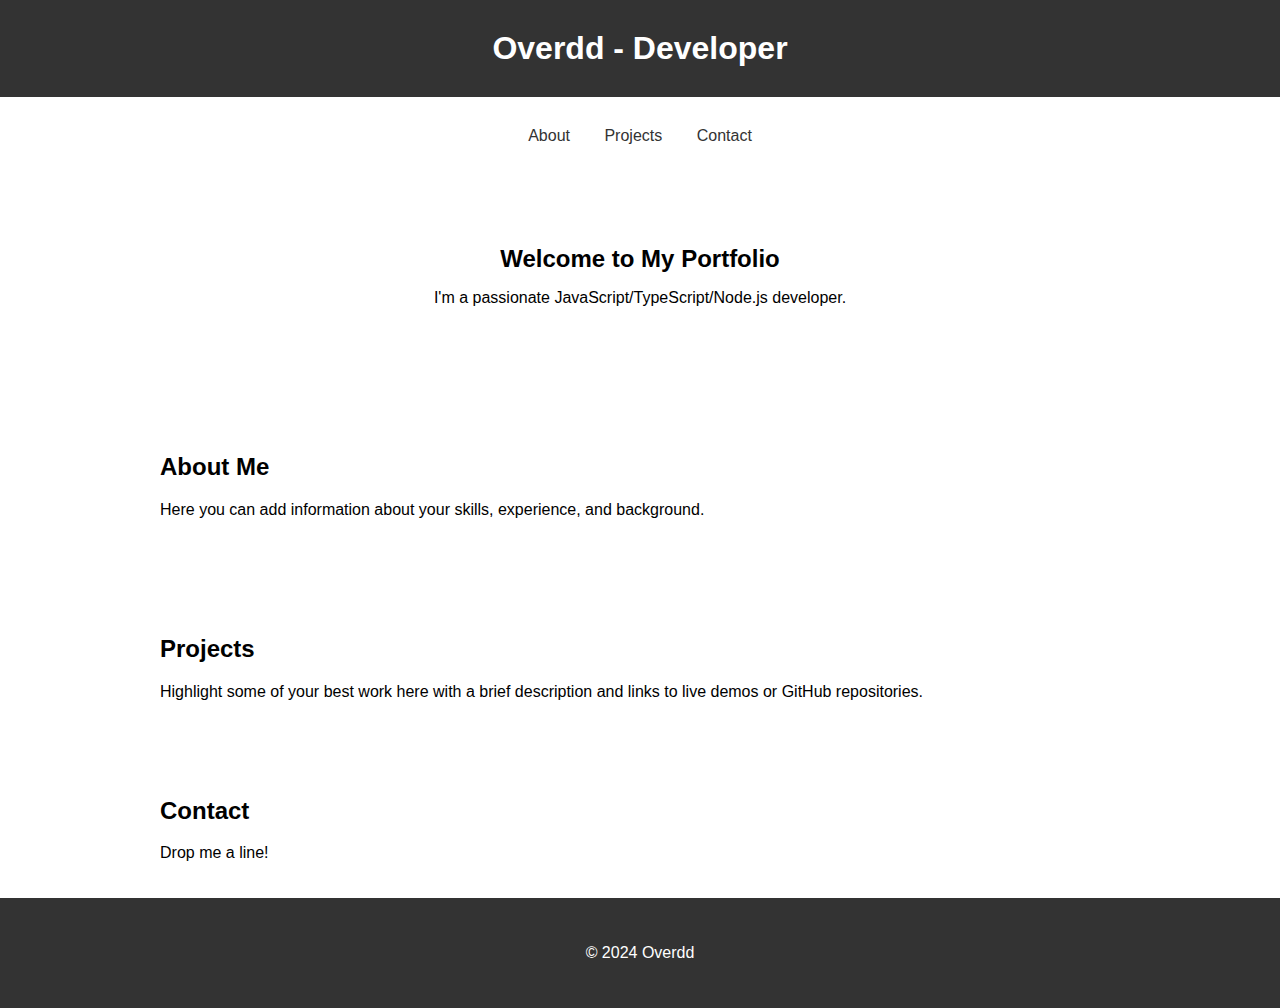
==== index.html @ 34e4363a "commit" ====
<!DOCTYPE html>
<html lang="en">
<head>
<meta charset="UTF-8">
<meta name="viewport" content="width=device-width, initial-scale=1.0">
<title>Overdd - developer's portfolio</title>
<style>
  body { font-family: 'Arial', sans-serif; margin: 0; padding: 0; }
  .container { max-width: 960px; margin: auto; padding: 20px; }
  header { background: #333; color: #fff; padding: 10px 0; text-align: center; }
  h1 { margin: 0; }
  nav { text-align: center; padding: 10px 0; }
  nav a { color: #333; text-decoration: none; padding: 0 15px; }
  .hero { padding: 50px 0; text-align: center; }
  .hero h2 { margin: 0; }
  .about, .projects { padding: 20px 0; }
  footer { background: #333; color: #fff; text-align: center; padding: 10px 0; }
</style>
</head>
<body>
  <header>
    <div class="container">
      <h1>Overdd - Developer</h1>
    </div>
  </header>
  <nav>
    <div class="container">
      <a href="#about">About</a>
      <a href="#projects">Projects</a>
      <a href="#contact">Contact</a>
    </div>
  </nav>
  <section class="hero">
    <div class="container">
      <h2>Welcome to My Portfolio</h2>
      <p>I'm a passionate JavaScript/TypeScript/Node.js developer.</p>
    </div>
  </section>
  <section id="about" class="about">
    <div class="container">
      <h2>About Me</h2>
      <p>Here you can add information about your skills, experience, and background.</p>
    </div>
  </section>
  <section id="projects" class="projects">
    <div class="container">
      <h2>Projects</h2>
      <p>Highlight some of your best work here with a brief description and links to live demos or GitHub repositories.</p>
    </div>
  </section>
  <section id="contact" class="contact">
    <div class="container">
      <h2>Contact</h2>
      <p>Drop me a line!</p>
    </div>
  </section>
  <footer>
    <div class="container">
      <p>© 2024 Overdd</p>
    </div>
  </footer>
</body>
</html>
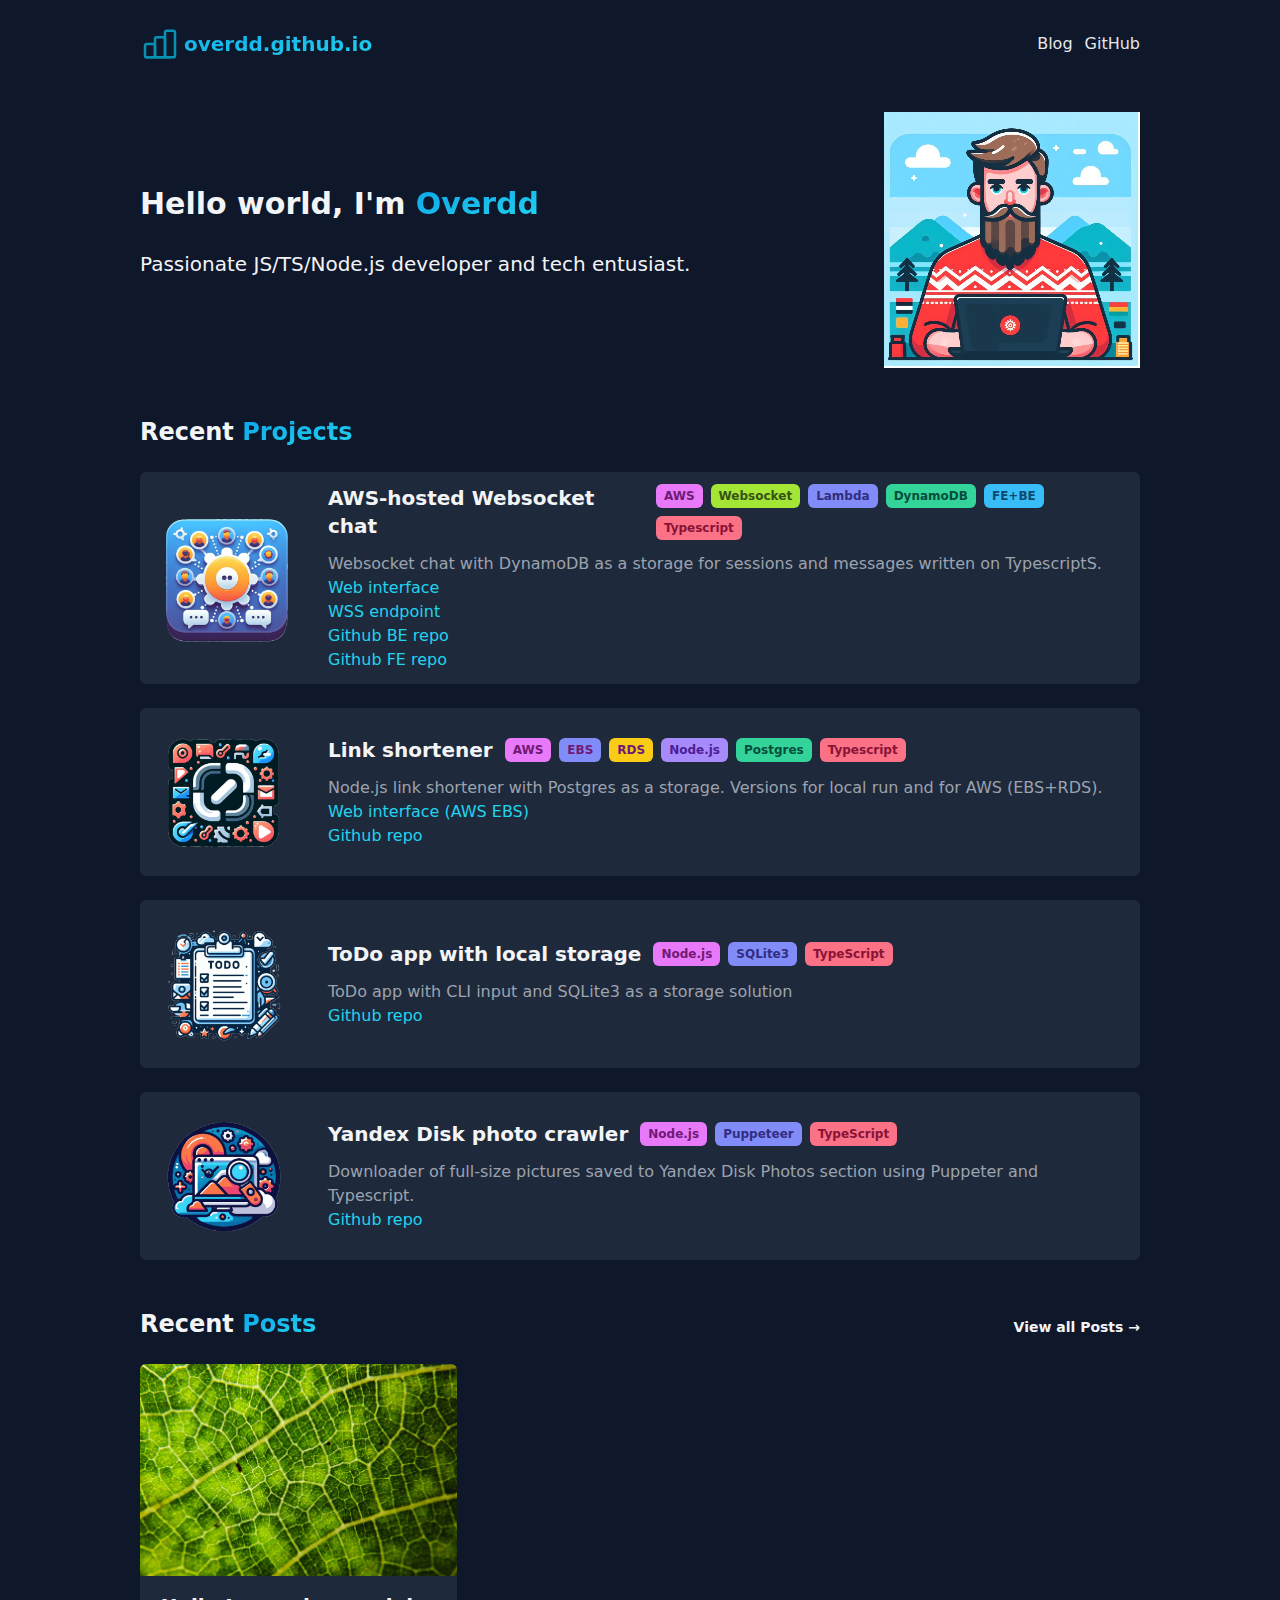
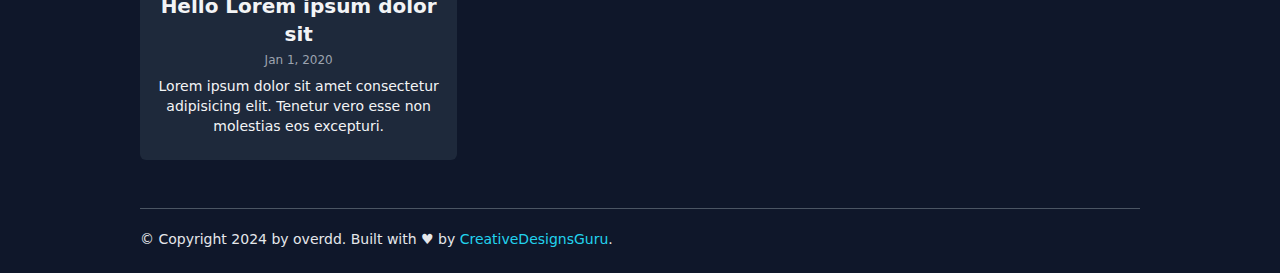
==== commit a87011b3: "2 commit" ====
--- a/index.html
+++ b/index.html
@@ -1,63 +1,393 @@
 <!DOCTYPE html>
 <html lang="en">
-<head>
-<meta charset="UTF-8">
-<meta name="viewport" content="width=device-width, initial-scale=1.0">
-<title>Overdd - developer's portfolio</title>
-<style>
-  body { font-family: 'Arial', sans-serif; margin: 0; padding: 0; }
-  .container { max-width: 960px; margin: auto; padding: 20px; }
-  header { background: #333; color: #fff; padding: 10px 0; text-align: center; }
-  h1 { margin: 0; }
-  nav { text-align: center; padding: 10px 0; }
-  nav a { color: #333; text-decoration: none; padding: 0 15px; }
-  .hero { padding: 50px 0; text-align: center; }
-  .hero h2 { margin: 0; }
-  .about, .projects { padding: 20px 0; }
-  footer { background: #333; color: #fff; text-align: center; padding: 10px 0; }
-</style>
-</head>
-<body>
-  <header>
-    <div class="container">
-      <h1>Overdd - Developer</h1>
-    </div>
-  </header>
-  <nav>
-    <div class="container">
-      <a href="#about">About</a>
-      <a href="#projects">Projects</a>
-      <a href="#contact">Contact</a>
-    </div>
-  </nav>
-  <section class="hero">
-    <div class="container">
-      <h2>Welcome to My Portfolio</h2>
-      <p>I'm a passionate JavaScript/TypeScript/Node.js developer.</p>
-    </div>
-  </section>
-  <section id="about" class="about">
-    <div class="container">
-      <h2>About Me</h2>
-      <p>Here you can add information about your skills, experience, and background.</p>
-    </div>
-  </section>
-  <section id="projects" class="projects">
-    <div class="container">
-      <h2>Projects</h2>
-      <p>Highlight some of your best work here with a brief description and links to live demos or GitHub repositories.</p>
-    </div>
-  </section>
-  <section id="contact" class="contact">
-    <div class="container">
-      <h2>Contact</h2>
-      <p>Drop me a line!</p>
-    </div>
-  </section>
-  <footer>
-    <div class="container">
-      <p>© 2024 Overdd</p>
-    </div>
-  </footer>
-</body>
+  <head>
+    <meta charset="UTF-8" />
+    <meta name="viewport" content="width=device-width, initial-scale=1.0" />
+    <title>overdd.github.io</title>
+    <meta name="description" content="Single page portfolio" />
+    <meta name="author" content="Emma" />
+    <link rel="alternate" type="application/rss+xml" href="/rss.xml" />
+    <link rel="icon" type="image/x-icon" href="/favicon.ico" />
+    <link rel="stylesheet" href="/astro/index.ghrZxNON.css" />
+  </head>
+  <body class="bg-slate-900 text-gray-100">
+    <div class="mx-auto max-w-screen-lg px-3 py-6">
+      <div
+        class="flex flex-col gap-y-3 sm:flex-row sm:items-center sm:justify-between"
+      >
+        <a href="/"
+          ><div
+            class="flex items-center bg-gradient-to-br from-sky-500 to-cyan-400 bg-clip-text text-xl font-bold text-transparent"
+          >
+            <svg
+              class="mr-1 h-10 w-10 stroke-cyan-600"
+              xmlns="http://www.w3.org/2000/svg"
+              viewBox="0 0 24 24"
+              fill="none"
+              stroke-width="1.5"
+              stroke-linecap="round"
+              stroke-linejoin="round"
+            >
+              <path d="M0 0h24v24H0z" stroke="none"></path>
+              <rect x="3" y="12" width="6" height="8" rx="1"></rect>
+              <rect x="9" y="8" width="6" height="12" rx="1"></rect>
+              <rect x="15" y="4" width="6" height="16" rx="1"></rect>
+              <path d="M4 20h14"></path></svg
+            >overdd.github.io
+          </div></a
+        >
+        <nav>
+          <ul class="flex gap-x-3 font-medium text-gray-200">
+            <li class="hover:text-white">
+              <a href="/posts/" target="_self">Blog</a>
+            </li>
+            <li class="hover:text-white">
+              <a
+                href="https://github.com/overdd?tab=repositories"
+                target="_self"
+                >GitHub</a
+              >
+            </li>
+          </ul>
+        </nav>
+      </div>
+    </div>
+    <div class="mx-auto max-w-screen-lg px-3 py-6">
+      <div
+        class="flex flex-col items-center md:flex-row md:justify-between md:gap-x-24"
+      >
+        <div>
+          <h1 class="text-3xl font-bold">
+            Hello world, I&#x27;m
+            <span
+              class="bg-gradient-to-br from-sky-500 to-cyan-400 bg-clip-text text-transparent"
+              >Overdd</span
+            >
+          </h1>
+          <p class="mt-6 text-xl leading-9">
+            Passionate JS/TS/Node.js developer and tech entusiast.
+          </p>
+          <div class="mt-3 flex gap-1"></div>
+        </div>
+        <div class="shrink-0">
+          <img
+            src="/assets/images/avatar.png"
+            alt="Avatar image"
+            loading="lazy"
+          />
+        </div>
+      </div>
+    </div>
+    <div class="mx-auto max-w-screen-lg px-3 py-6">
+      <div class="mb-6 text-2xl font-bold">
+        Recent
+        <span
+          class="bg-gradient-to-br from-sky-500 to-cyan-400 bg-clip-text text-transparent"
+          >Projects</span
+        >
+      </div>
+      <div class="flex flex-col gap-6">
+        <div
+          class="flex flex-col items-center gap-x-8 rounded-md bg-slate-800 p-3 md:flex-row"
+        >
+          <div class="shrink-0">
+            <a
+              ><img
+                class="h-36 w-36 hover:translate-y-1"
+                src="/assets/images/websocket-chat.png"
+                alt="Websocket chat"
+                loading="lazy"
+            /></a>
+          </div>
+          <div>
+            <div class="flex flex-col items-center gap-y-2 md:flex-row">
+              <a class="hover:text-cyan-400"
+                ><div class="text-xl font-semibold">
+                  AWS-hosted Websocket chat
+                </div></a
+              >
+              <div class="ml-3 flex flex-wrap gap-2">
+                <div
+                  class="rounded-md px-2 py-1 text-xs font-semibold bg-fuchsia-400 text-fuchsia-900"
+                >
+                  AWS
+                </div>
+                <div
+                  class="rounded-md px-2 py-1 text-xs font-semibold bg-lime-400 text-lime-900"
+                >
+                  Websocket
+                </div>
+                <div
+                  class="rounded-md px-2 py-1 text-xs font-semibold bg-indigo-400 text-indigo-900"
+                >
+                  Lambda
+                </div>
+                <div
+                  class="rounded-md px-2 py-1 text-xs font-semibold bg-emerald-400 text-emerald-900"
+                >
+                  DynamoDB
+                </div>
+                <div
+                  class="rounded-md px-2 py-1 text-xs font-semibold bg-sky-400 text-sky-900"
+                >
+                  FE+BE
+                </div>
+                <div
+                  class="rounded-md px-2 py-1 text-xs font-semibold bg-rose-400 text-rose-900"
+                >
+                  Typescript
+                </div>
+              </div>
+            </div>
+            <p class="mt-3 text-gray-400">
+              Websocket chat with DynamoDB as a storage for sessions and
+              messages written on TypescriptS. <br />
+              <a
+                class="text-cyan-400 hover:underline"
+                target="_blank"
+                href="http://websocket-chat-aws-fe.s3-website-us-east-1.amazonaws.com/"
+                >Web interface</a
+              >
+              <br />
+              <a
+                class="text-cyan-400 hover:underline"
+                target="_blank"
+                href="wss://ie86io8gk6.execute-api.us-east-1.amazonaws.com/dev"
+                >WSS endpoint</a
+              >
+              <br />
+              <a
+                class="text-cyan-400 hover:underline"
+                target="_blank"
+                href="https://github.com/overdd/websocket-chat-aws-be"
+                >Github BE repo</a
+              ><br />
+              <a
+                class="text-cyan-400 hover:underline"
+                target="_blank"
+                href="https://github.com/overdd/websocket-chat-aws-fe"
+                >Github FE repo</a
+              >
+            </p>
+          </div>
+        </div>
+        <div
+          class="flex flex-col items-center gap-x-8 rounded-md bg-slate-800 p-3 md:flex-row"
+        >
+          <div class="shrink-0">
+            <a
+              ><img
+                class="h-36 w-36 hover:translate-y-1"
+                src="/assets/images/link-shortener.png"
+                alt="Link shortener"
+                loading="lazy"
+            /></a>
+          </div>
+          <div>
+            <div class="flex flex-col items-center gap-y-2 md:flex-row">
+              <a class="hover:text-cyan-400"
+                ><div class="text-xl font-semibold">Link shortener</div></a
+              >
+              <div class="ml-3 flex flex-wrap gap-2">
+                <div
+                  class="rounded-md px-2 py-1 text-xs font-semibold bg-fuchsia-400 text-fuchsia-900"
+                >
+                  AWS
+                </div>
+                <div
+                  class="rounded-md px-2 py-1 text-xs font-semibold bg-indigo-400 text-fuchsia-900"
+                >
+                  EBS
+                </div>
+                <div
+                  class="rounded-md px-2 py-1 text-xs font-semibold bg-yellow-400 text-fuchsia-900"
+                >
+                  RDS
+                </div>
+                <div
+                  class="rounded-md px-2 py-1 text-xs font-semibold bg-violet-400 text-violet-900"
+                >
+                  Node.js
+                </div>
+                <div
+                  class="rounded-md px-2 py-1 text-xs font-semibold bg-emerald-400 text-emerald-900"
+                >
+                  Postgres
+                </div>
+                <div
+                  class="rounded-md px-2 py-1 text-xs font-semibold bg-rose-400 text-rose-900"
+                >
+                  Typescript
+                </div>
+              </div>
+            </div>
+            <p class="mt-3 text-gray-400">
+              Node.js link shortener with Postgres as a storage. Versions for
+              local run and for AWS (EBS+RDS).<br />
+              <a
+                class="text-cyan-400 hover:underline"
+                target="_blank"
+                href="http://link-shortener-sjk38dduw7e-env.eba-bcfbjdpb.us-east-1.elasticbeanstalk.com/"
+                >Web interface (AWS EBS)</a
+              ><br />
+              <a
+                class="text-cyan-400 hover:underline"
+                target="_blank"
+                href="https://github.com/overdd/link-shortener-nodejs-postgres"
+                >Github repo</a
+              >
+            </p>
+          </div>
+        </div>
+        <div
+          class="flex flex-col items-center gap-x-8 rounded-md bg-slate-800 p-3 md:flex-row"
+        >
+          <div class="shrink-0">
+            <a
+              ><img
+                class="h-36 w-36 hover:translate-y-1"
+                src="/assets/images/todo-app.png"
+                alt="ToDo App"
+                loading="lazy"
+            /></a>
+          </div>
+          <div>
+            <div class="flex flex-col items-center gap-y-2 md:flex-row">
+              <a class="hover:text-cyan-400"
+                ><div class="text-xl font-semibold">
+                  ToDo app with local storage
+                </div></a
+              >
+              <div class="ml-3 flex flex-wrap gap-2">
+                <div
+                  class="rounded-md px-2 py-1 text-xs font-semibold bg-fuchsia-400 text-fuchsia-900"
+                >
+                  Node.js
+                </div>
+                <div
+                  class="rounded-md px-2 py-1 text-xs font-semibold bg-indigo-400 text-indigo-900"
+                >
+                  SQLite3
+                </div>
+                <div
+                  class="rounded-md px-2 py-1 text-xs font-semibold bg-rose-400 text-rose-900"
+                >
+                  TypeScript
+                </div>
+              </div>
+            </div>
+            <p class="mt-3 text-gray-400">
+              ToDo app with CLI input and SQLite3 as a storage solution<br /><a
+                class="text-cyan-400 hover:underline"
+                target="_blank"
+                href="https://github.com/overdd/todo-app-typescript-nodejs"
+                >Github repo</a
+              >
+            </p>
+          </div>
+        </div>
+        <div
+          class="flex flex-col items-center gap-x-8 rounded-md bg-slate-800 p-3 md:flex-row"
+        >
+          <div class="shrink-0">
+            <a
+              ><img
+                class="h-36 w-36 hover:translate-y-1"
+                src="/assets/images/photo-crawler.png"
+                alt="Yandex Disk"
+                loading="lazy"
+            /></a>
+          </div>
+          <div>
+            <div class="flex flex-col items-center gap-y-2 md:flex-row">
+              <a class="hover:text-cyan-400"
+                ><div class="text-xl font-semibold">
+                  Yandex Disk photo crawler
+                </div></a
+              >
+              <div class="ml-3 flex flex-wrap gap-2">
+                <div
+                  class="rounded-md px-2 py-1 text-xs font-semibold bg-fuchsia-400 text-fuchsia-900"
+                >
+                  Node.js
+                </div>
+                <div
+                  class="rounded-md px-2 py-1 text-xs font-semibold bg-indigo-400 text-indigo-900"
+                >
+                  Puppeteer
+                </div>
+                <div
+                  class="rounded-md px-2 py-1 text-xs font-semibold bg-rose-400 text-rose-900"
+                >
+                  TypeScript
+                </div>
+              </div>
+            </div>
+            <p class="mt-3 text-gray-400">
+              Downloader of full-size pictures saved to Yandex Disk Photos
+              section using Puppeter and Typescript.<br /><a
+                class="text-cyan-400 hover:underline"
+                target="_blank"
+                href="https://github.com/overdd/yandex-disk-photo-crawler"
+                >Github repo</a
+              >
+            </p>
+          </div>
+        </div>
+      </div>
+    </div>
+    <div class="mx-auto max-w-screen-lg px-3 py-6">
+      <div class="mb-6 text-2xl font-bold">
+        <div class="flex items-baseline justify-between">
+          <div>
+            Recent
+            <span
+              class="bg-gradient-to-br from-sky-500 to-cyan-400 bg-clip-text text-transparent"
+              >Posts</span
+            >
+          </div>
+          <div class="text-sm"><a href="/posts/">View all Posts →</a></div>
+        </div>
+      </div>
+      <div class="grid grid-cols-1 gap-6 md:grid-cols-3">
+        <a class="hover:translate-y-1" href="/posts/hello-world/"
+          ><div class="overflow-hidden rounded-md bg-slate-800">
+            <div class="aspect-w-3 aspect-h-2">
+              <img
+                class="h-full w-full object-cover object-center"
+                src="/assets/images/image-post6.jpeg"
+                alt="Image post 6"
+                loading="lazy"
+              />
+            </div>
+            <div class="px-3 pt-4 pb-6 text-center">
+              <h2 class="text-xl font-semibold">Hello Lorem ipsum dolor sit</h2>
+              <div class="mt-1 text-xs text-gray-400">Jan 1, 2020</div>
+              <div class="mt-2 text-sm">
+                Lorem ipsum dolor sit amet consectetur adipisicing elit. Tenetur
+                vero esse non molestias eos excepturi.
+              </div>
+            </div>
+          </div></a
+        >
+      </div>
+    </div>
+    <div class="mx-auto max-w-screen-lg px-3 py-6">
+      <div class="border-t border-gray-600 pt-5">
+        <div class="text-sm text-gray-200">
+          © Copyright
+          <!-- -->2024<!-- -->
+          by
+          <!-- -->overdd<!-- -->. Built with ♥ by<!-- -->
+          <a
+            class="text-cyan-400 hover:underline"
+            href="https://creativedesignsguru.com"
+            target="_blank"
+            rel="noopener noreferrer"
+            >CreativeDesignsGuru</a
+          >.
+        </div>
+      </div>
+    </div>
+  </body>
 </html>
--- a/astro/index.ghrZxNON.css
+++ b/astro/index.ghrZxNON.css
@@ -0,0 +1 @@
+*,:before,:after{box-sizing:border-box;border-width:0;border-style:solid;border-color:#e5e7eb}:before,:after{--tw-content: ""}html{line-height:1.5;-webkit-text-size-adjust:100%;-moz-tab-size:4;-o-tab-size:4;tab-size:4;font-family:ui-sans-serif,system-ui,-apple-system,BlinkMacSystemFont,Segoe UI,Roboto,Helvetica Neue,Arial,Noto Sans,sans-serif,"Apple Color Emoji","Segoe UI Emoji",Segoe UI Symbol,"Noto Color Emoji";font-feature-settings:normal;font-variation-settings:normal}body{margin:0;line-height:inherit}hr{height:0;color:inherit;border-top-width:1px}abbr:where([title]){-webkit-text-decoration:underline dotted;text-decoration:underline dotted}h1,h2,h3,h4,h5,h6{font-size:inherit;font-weight:inherit}a{color:inherit;text-decoration:inherit}b,strong{font-weight:bolder}code,kbd,samp,pre{font-family:ui-monospace,SFMono-Regular,Menlo,Monaco,Consolas,Liberation Mono,Courier New,monospace;font-feature-settings:normal;font-variation-settings:normal;font-size:1em}small{font-size:80%}sub,sup{font-size:75%;line-height:0;position:relative;vertical-align:baseline}sub{bottom:-.25em}sup{top:-.5em}table{text-indent:0;border-color:inherit;border-collapse:collapse}button,input,optgroup,select,textarea{font-family:inherit;font-feature-settings:inherit;font-variation-settings:inherit;font-size:100%;font-weight:inherit;line-height:inherit;color:inherit;margin:0;padding:0}button,select{text-transform:none}button,[type=button],[type=reset],[type=submit]{-webkit-appearance:button;background-color:transparent;background-image:none}:-moz-focusring{outline:auto}:-moz-ui-invalid{box-shadow:none}progress{vertical-align:baseline}::-webkit-inner-spin-button,::-webkit-outer-spin-button{height:auto}[type=search]{-webkit-appearance:textfield;outline-offset:-2px}::-webkit-search-decoration{-webkit-appearance:none}::-webkit-file-upload-button{-webkit-appearance:button;font:inherit}summary{display:list-item}blockquote,dl,dd,h1,h2,h3,h4,h5,h6,hr,figure,p,pre{margin:0}fieldset{margin:0;padding:0}legend{padding:0}ol,ul,menu{list-style:none;margin:0;padding:0}dialog{padding:0}textarea{resize:vertical}input::-moz-placeholder,textarea::-moz-placeholder{opacity:1;color:#9ca3af}input::placeholder,textarea::placeholder{opacity:1;color:#9ca3af}button,[role=button]{cursor:pointer}:disabled{cursor:default}img,svg,video,canvas,audio,iframe,embed,object{display:block;vertical-align:middle}img,video{max-width:100%;height:auto}[hidden]{display:none}*,:before,:after{--tw-border-spacing-x: 0;--tw-border-spacing-y: 0;--tw-translate-x: 0;--tw-translate-y: 0;--tw-rotate: 0;--tw-skew-x: 0;--tw-skew-y: 0;--tw-scale-x: 1;--tw-scale-y: 1;--tw-pan-x: ;--tw-pan-y: ;--tw-pinch-zoom: ;--tw-scroll-snap-strictness: proximity;--tw-gradient-from-position: ;--tw-gradient-via-position: ;--tw-gradient-to-position: ;--tw-ordinal: ;--tw-slashed-zero: ;--tw-numeric-figure: ;--tw-numeric-spacing: ;--tw-numeric-fraction: ;--tw-ring-inset: ;--tw-ring-offset-width: 0px;--tw-ring-offset-color: #fff;--tw-ring-color: rgb(59 130 246 / .5);--tw-ring-offset-shadow: 0 0 #0000;--tw-ring-shadow: 0 0 #0000;--tw-shadow: 0 0 #0000;--tw-shadow-colored: 0 0 #0000;--tw-blur: ;--tw-brightness: ;--tw-contrast: ;--tw-grayscale: ;--tw-hue-rotate: ;--tw-invert: ;--tw-saturate: ;--tw-sepia: ;--tw-drop-shadow: ;--tw-backdrop-blur: ;--tw-backdrop-brightness: ;--tw-backdrop-contrast: ;--tw-backdrop-grayscale: ;--tw-backdrop-hue-rotate: ;--tw-backdrop-invert: ;--tw-backdrop-opacity: ;--tw-backdrop-saturate: ;--tw-backdrop-sepia: }::backdrop{--tw-border-spacing-x: 0;--tw-border-spacing-y: 0;--tw-translate-x: 0;--tw-translate-y: 0;--tw-rotate: 0;--tw-skew-x: 0;--tw-skew-y: 0;--tw-scale-x: 1;--tw-scale-y: 1;--tw-pan-x: ;--tw-pan-y: ;--tw-pinch-zoom: ;--tw-scroll-snap-strictness: proximity;--tw-gradient-from-position: ;--tw-gradient-via-position: ;--tw-gradient-to-position: ;--tw-ordinal: ;--tw-slashed-zero: ;--tw-numeric-figure: ;--tw-numeric-spacing: ;--tw-numeric-fraction: ;--tw-ring-inset: ;--tw-ring-offset-width: 0px;--tw-ring-offset-color: #fff;--tw-ring-color: rgb(59 130 246 / .5);--tw-ring-offset-shadow: 0 0 #0000;--tw-ring-shadow: 0 0 #0000;--tw-shadow: 0 0 #0000;--tw-shadow-colored: 0 0 #0000;--tw-blur: ;--tw-brightness: ;--tw-contrast: ;--tw-grayscale: ;--tw-hue-rotate: ;--tw-invert: ;--tw-saturate: ;--tw-sepia: ;--tw-drop-shadow: ;--tw-backdrop-blur: ;--tw-backdrop-brightness: ;--tw-backdrop-contrast: ;--tw-backdrop-grayscale: ;--tw-backdrop-hue-rotate: ;--tw-backdrop-invert: ;--tw-backdrop-opacity: ;--tw-backdrop-saturate: ;--tw-backdrop-sepia: }.aspect-h-2{--tw-aspect-h: 2}.aspect-w-3{position:relative;padding-bottom:calc(var(--tw-aspect-h) / var(--tw-aspect-w) * 100%);--tw-aspect-w: 3}.aspect-w-3>*{position:absolute;height:100%;width:100%;inset:0}.prose{color:var(--tw-prose-body);max-width:65ch}.prose :where(p):not(:where([class~=not-prose],[class~=not-prose] *)){margin-top:1.25em;margin-bottom:1.25em}.prose :where([class~=lead]):not(:where([class~=not-prose],[class~=not-prose] *)){color:var(--tw-prose-lead);font-size:1.25em;line-height:1.6;margin-top:1.2em;margin-bottom:1.2em}.prose :where(a):not(:where([class~=not-prose],[class~=not-prose] *)){color:var(--tw-prose-links);text-decoration:underline;font-weight:500}.prose :where(strong):not(:where([class~=not-prose],[class~=not-prose] *)){color:var(--tw-prose-bold);font-weight:600}.prose :where(a strong):not(:where([class~=not-prose],[class~=not-prose] *)){color:inherit}.prose :where(blockquote strong):not(:where([class~=not-prose],[class~=not-prose] *)){color:inherit}.prose :where(thead th strong):not(:where([class~=not-prose],[class~=not-prose] *)){color:inherit}.prose :where(ol):not(:where([class~=not-prose],[class~=not-prose] *)){list-style-type:decimal;margin-top:1.25em;margin-bottom:1.25em;padding-left:1.625em}.prose :where(ol[type=A]):not(:where([class~=not-prose],[class~=not-prose] *)){list-style-type:upper-alpha}.prose :where(ol[type=a]):not(:where([class~=not-prose],[class~=not-prose] *)){list-style-type:lower-alpha}.prose :where(ol[type=A s]):not(:where([class~=not-prose],[class~=not-prose] *)){list-style-type:upper-alpha}.prose :where(ol[type=a s]):not(:where([class~=not-prose],[class~=not-prose] *)){list-style-type:lower-alpha}.prose :where(ol[type=I]):not(:where([class~=not-prose],[class~=not-prose] *)){list-style-type:upper-roman}.prose :where(ol[type=i]):not(:where([class~=not-prose],[class~=not-prose] *)){list-style-type:lower-roman}.prose :where(ol[type=I s]):not(:where([class~=not-prose],[class~=not-prose] *)){list-style-type:upper-roman}.prose :where(ol[type=i s]):not(:where([class~=not-prose],[class~=not-prose] *)){list-style-type:lower-roman}.prose :where(ol[type="1"]):not(:where([class~=not-prose],[class~=not-prose] *)){list-style-type:decimal}.prose :where(ul):not(:where([class~=not-prose],[class~=not-prose] *)){list-style-type:disc;margin-top:1.25em;margin-bottom:1.25em;padding-left:1.625em}.prose :where(ol>li):not(:where([class~=not-prose],[class~=not-prose] *))::marker{font-weight:400;color:var(--tw-prose-counters)}.prose :where(ul>li):not(:where([class~=not-prose],[class~=not-prose] *))::marker{color:var(--tw-prose-bullets)}.prose :where(dt):not(:where([class~=not-prose],[class~=not-prose] *)){color:var(--tw-prose-headings);font-weight:600;margin-top:1.25em}.prose :where(hr):not(:where([class~=not-prose],[class~=not-prose] *)){border-color:var(--tw-prose-hr);border-top-width:1px;margin-top:3em;margin-bottom:3em}.prose :where(blockquote):not(:where([class~=not-prose],[class~=not-prose] *)){font-weight:500;font-style:italic;color:var(--tw-prose-quotes);border-left-width:.25rem;border-left-color:var(--tw-prose-quote-borders);quotes:"“""”""‘""’";margin-top:1.6em;margin-bottom:1.6em;padding-left:1em}.prose :where(blockquote p:first-of-type):not(:where([class~=not-prose],[class~=not-prose] *)):before{content:open-quote}.prose :where(blockquote p:last-of-type):not(:where([class~=not-prose],[class~=not-prose] *)):after{content:close-quote}.prose :where(h1):not(:where([class~=not-prose],[class~=not-prose] *)){color:var(--tw-prose-headings);font-weight:800;font-size:2.25em;margin-top:0;margin-bottom:.8888889em;line-height:1.1111111}.prose :where(h1 strong):not(:where([class~=not-prose],[class~=not-prose] *)){font-weight:900;color:inherit}.prose :where(h2):not(:where([class~=not-prose],[class~=not-prose] *)){color:var(--tw-prose-headings);font-weight:700;font-size:1.5em;margin-top:2em;margin-bottom:1em;line-height:1.3333333}.prose :where(h2 strong):not(:where([class~=not-prose],[class~=not-prose] *)){font-weight:800;color:inherit}.prose :where(h3):not(:where([class~=not-prose],[class~=not-prose] *)){color:var(--tw-prose-headings);font-weight:600;font-size:1.25em;margin-top:1.6em;margin-bottom:.6em;line-height:1.6}.prose :where(h3 strong):not(:where([class~=not-prose],[class~=not-prose] *)){font-weight:700;color:inherit}.prose :where(h4):not(:where([class~=not-prose],[class~=not-prose] *)){color:var(--tw-prose-headings);font-weight:600;margin-top:1.5em;margin-bottom:.5em;line-height:1.5}.prose :where(h4 strong):not(:where([class~=not-prose],[class~=not-prose] *)){font-weight:700;color:inherit}.prose :where(img):not(:where([class~=not-prose],[class~=not-prose] *)){margin-top:2em;margin-bottom:2em}.prose :where(picture):not(:where([class~=not-prose],[class~=not-prose] *)){display:block;margin-top:2em;margin-bottom:2em}.prose :where(kbd):not(:where([class~=not-prose],[class~=not-prose] *)){font-weight:500;font-family:inherit;color:var(--tw-prose-kbd);box-shadow:0 0 0 1px rgb(var(--tw-prose-kbd-shadows) / 10%),0 3px 0 rgb(var(--tw-prose-kbd-shadows) / 10%);font-size:.875em;border-radius:.3125rem;padding:.1875em .375em}.prose :where(code):not(:where([class~=not-prose],[class~=not-prose] *)){color:var(--tw-prose-code);font-weight:600;font-size:.875em}.prose :where(code):not(:where([class~=not-prose],[class~=not-prose] *)):before{content:"`"}.prose :where(code):not(:where([class~=not-prose],[class~=not-prose] *)):after{content:"`"}.prose :where(a code):not(:where([class~=not-prose],[class~=not-prose] *)){color:inherit}.prose :where(h1 code):not(:where([class~=not-prose],[class~=not-prose] *)){color:inherit}.prose :where(h2 code):not(:where([class~=not-prose],[class~=not-prose] *)){color:inherit;font-size:.875em}.prose :where(h3 code):not(:where([class~=not-prose],[class~=not-prose] *)){color:inherit;font-size:.9em}.prose :where(h4 code):not(:where([class~=not-prose],[class~=not-prose] *)){color:inherit}.prose :where(blockquote code):not(:where([class~=not-prose],[class~=not-prose] *)){color:inherit}.prose :where(thead th code):not(:where([class~=not-prose],[class~=not-prose] *)){color:inherit}.prose :where(pre):not(:where([class~=not-prose],[class~=not-prose] *)){color:var(--tw-prose-pre-code);background-color:var(--tw-prose-pre-bg);overflow-x:auto;font-weight:400;font-size:.875em;line-height:1.7142857;margin-top:1.7142857em;margin-bottom:1.7142857em;border-radius:.375rem;padding:.8571429em 1.1428571em}.prose :where(pre code):not(:where([class~=not-prose],[class~=not-prose] *)){background-color:transparent;border-width:0;border-radius:0;padding:0;font-weight:inherit;color:inherit;font-size:inherit;font-family:inherit;line-height:inherit}.prose :where(pre code):not(:where([class~=not-prose],[class~=not-prose] *)):before{content:none}.prose :where(pre code):not(:where([class~=not-prose],[class~=not-prose] *)):after{content:none}.prose :where(table):not(:where([class~=not-prose],[class~=not-prose] *)){width:100%;table-layout:auto;text-align:left;margin-top:2em;margin-bottom:2em;font-size:.875em;line-height:1.7142857}.prose :where(thead):not(:where([class~=not-prose],[class~=not-prose] *)){border-bottom-width:1px;border-bottom-color:var(--tw-prose-th-borders)}.prose :where(thead th):not(:where([class~=not-prose],[class~=not-prose] *)){color:var(--tw-prose-headings);font-weight:600;vertical-align:bottom;padding-right:.5714286em;padding-bottom:.5714286em;padding-left:.5714286em}.prose :where(tbody tr):not(:where([class~=not-prose],[class~=not-prose] *)){border-bottom-width:1px;border-bottom-color:var(--tw-prose-td-borders)}.prose :where(tbody tr:last-child):not(:where([class~=not-prose],[class~=not-prose] *)){border-bottom-width:0}.prose :where(tbody td):not(:where([class~=not-prose],[class~=not-prose] *)){vertical-align:baseline}.prose :where(tfoot):not(:where([class~=not-prose],[class~=not-prose] *)){border-top-width:1px;border-top-color:var(--tw-prose-th-borders)}.prose :where(tfoot td):not(:where([class~=not-prose],[class~=not-prose] *)){vertical-align:top}.prose :where(figure>*):not(:where([class~=not-prose],[class~=not-prose] *)){margin-top:0;margin-bottom:0}.prose :where(figcaption):not(:where([class~=not-prose],[class~=not-prose] *)){color:var(--tw-prose-captions);font-size:.875em;line-height:1.4285714;margin-top:.8571429em}.prose{--tw-prose-body: #374151;--tw-prose-headings: #111827;--tw-prose-lead: #4b5563;--tw-prose-links: #111827;--tw-prose-bold: #111827;--tw-prose-counters: #6b7280;--tw-prose-bullets: #d1d5db;--tw-prose-hr: #e5e7eb;--tw-prose-quotes: #111827;--tw-prose-quote-borders: #e5e7eb;--tw-prose-captions: #6b7280;--tw-prose-kbd: #111827;--tw-prose-kbd-shadows: 17 24 39;--tw-prose-code: #111827;--tw-prose-pre-code: #e5e7eb;--tw-prose-pre-bg: #1f2937;--tw-prose-th-borders: #d1d5db;--tw-prose-td-borders: #e5e7eb;--tw-prose-invert-body: #d1d5db;--tw-prose-invert-headings: #fff;--tw-prose-invert-lead: #9ca3af;--tw-prose-invert-links: #fff;--tw-prose-invert-bold: #fff;--tw-prose-invert-counters: #9ca3af;--tw-prose-invert-bullets: #4b5563;--tw-prose-invert-hr: #374151;--tw-prose-invert-quotes: #f3f4f6;--tw-prose-invert-quote-borders: #374151;--tw-prose-invert-captions: #9ca3af;--tw-prose-invert-kbd: #fff;--tw-prose-invert-kbd-shadows: 255 255 255;--tw-prose-invert-code: #fff;--tw-prose-invert-pre-code: #d1d5db;--tw-prose-invert-pre-bg: rgb(0 0 0 / 50%);--tw-prose-invert-th-borders: #4b5563;--tw-prose-invert-td-borders: #374151;font-size:1rem;line-height:1.75}.prose :where(picture>img):not(:where([class~=not-prose],[class~=not-prose] *)){margin-top:0;margin-bottom:0}.prose :where(video):not(:where([class~=not-prose],[class~=not-prose] *)){margin-top:2em;margin-bottom:2em}.prose :where(li):not(:where([class~=not-prose],[class~=not-prose] *)){margin-top:.5em;margin-bottom:.5em}.prose :where(ol>li):not(:where([class~=not-prose],[class~=not-prose] *)){padding-left:.375em}.prose :where(ul>li):not(:where([class~=not-prose],[class~=not-prose] *)){padding-left:.375em}.prose :where(.prose>ul>li p):not(:where([class~=not-prose],[class~=not-prose] *)){margin-top:.75em;margin-bottom:.75em}.prose :where(.prose>ul>li>*:first-child):not(:where([class~=not-prose],[class~=not-prose] *)){margin-top:1.25em}.prose :where(.prose>ul>li>*:last-child):not(:where([class~=not-prose],[class~=not-prose] *)){margin-bottom:1.25em}.prose :where(.prose>ol>li>*:first-child):not(:where([class~=not-prose],[class~=not-prose] *)){margin-top:1.25em}.prose :where(.prose>ol>li>*:last-child):not(:where([class~=not-prose],[class~=not-prose] *)){margin-bottom:1.25em}.prose :where(ul ul,ul ol,ol ul,ol ol):not(:where([class~=not-prose],[class~=not-prose] *)){margin-top:.75em;margin-bottom:.75em}.prose :where(dl):not(:where([class~=not-prose],[class~=not-prose] *)){margin-top:1.25em;margin-bottom:1.25em}.prose :where(dd):not(:where([class~=not-prose],[class~=not-prose] *)){margin-top:.5em;padding-left:1.625em}.prose :where(hr+*):not(:where([class~=not-prose],[class~=not-prose] *)){margin-top:0}.prose :where(h2+*):not(:where([class~=not-prose],[class~=not-prose] *)){margin-top:0}.prose :where(h3+*):not(:where([class~=not-prose],[class~=not-prose] *)){margin-top:0}.prose :where(h4+*):not(:where([class~=not-prose],[class~=not-prose] *)){margin-top:0}.prose :where(thead th:first-child):not(:where([class~=not-prose],[class~=not-prose] *)){padding-left:0}.prose :where(thead th:last-child):not(:where([class~=not-prose],[class~=not-prose] *)){padding-right:0}.prose :where(tbody td,tfoot td):not(:where([class~=not-prose],[class~=not-prose] *)){padding:.5714286em}.prose :where(tbody td:first-child,tfoot td:first-child):not(:where([class~=not-prose],[class~=not-prose] *)){padding-left:0}.prose :where(tbody td:last-child,tfoot td:last-child):not(:where([class~=not-prose],[class~=not-prose] *)){padding-right:0}.prose :where(figure):not(:where([class~=not-prose],[class~=not-prose] *)){margin-top:2em;margin-bottom:2em}.prose :where(.prose>:first-child):not(:where([class~=not-prose],[class~=not-prose] *)){margin-top:0}.prose :where(.prose>:last-child):not(:where([class~=not-prose],[class~=not-prose] *)){margin-bottom:0}.prose-invert{--tw-prose-body: var(--tw-prose-invert-body);--tw-prose-headings: var(--tw-prose-invert-headings);--tw-prose-lead: var(--tw-prose-invert-lead);--tw-prose-links: var(--tw-prose-invert-links);--tw-prose-bold: var(--tw-prose-invert-bold);--tw-prose-counters: var(--tw-prose-invert-counters);--tw-prose-bullets: var(--tw-prose-invert-bullets);--tw-prose-hr: var(--tw-prose-invert-hr);--tw-prose-quotes: var(--tw-prose-invert-quotes);--tw-prose-quote-borders: var(--tw-prose-invert-quote-borders);--tw-prose-captions: var(--tw-prose-invert-captions);--tw-prose-kbd: var(--tw-prose-invert-kbd);--tw-prose-kbd-shadows: var(--tw-prose-invert-kbd-shadows);--tw-prose-code: var(--tw-prose-invert-code);--tw-prose-pre-code: var(--tw-prose-invert-pre-code);--tw-prose-pre-bg: var(--tw-prose-invert-pre-bg);--tw-prose-th-borders: var(--tw-prose-invert-th-borders);--tw-prose-td-borders: var(--tw-prose-invert-td-borders)}.mx-auto{margin-left:auto;margin-right:auto}.mb-6{margin-bottom:1.5rem}.ml-2{margin-left:.5rem}.ml-3{margin-left:.75rem}.mr-1{margin-right:.25rem}.mt-1{margin-top:.25rem}.mt-2{margin-top:.5rem}.mt-3{margin-top:.75rem}.mt-5{margin-top:1.25rem}.mt-6{margin-top:1.5rem}.mt-8{margin-top:2rem}.flex{display:flex}.table{display:table}.grid{display:grid}.h-10{height:2.5rem}.h-12{height:3rem}.h-36{height:9rem}.h-56{height:14rem}.h-full{height:100%}.w-10{width:2.5rem}.w-12{width:3rem}.w-36{width:9rem}.w-full{width:100%}.max-w-prose{max-width:65ch}.max-w-screen-lg{max-width:1024px}.shrink-0{flex-shrink:0}.border-collapse{border-collapse:collapse}.appearance-none{-webkit-appearance:none;-moz-appearance:none;appearance:none}.grid-cols-1{grid-template-columns:repeat(1,minmax(0,1fr))}.flex-col{flex-direction:column}.flex-wrap{flex-wrap:wrap}.items-center{align-items:center}.items-baseline{align-items:baseline}.justify-center{justify-content:center}.justify-between{justify-content:space-between}.gap-1{gap:.25rem}.gap-2{gap:.5rem}.gap-6{gap:1.5rem}.gap-8{gap:2rem}.gap-x-3{-moz-column-gap:.75rem;column-gap:.75rem}.gap-x-8{-moz-column-gap:2rem;column-gap:2rem}.gap-y-2{row-gap:.5rem}.gap-y-3{row-gap:.75rem}.overflow-hidden{overflow:hidden}.rounded-full{border-radius:9999px}.rounded-lg{border-radius:.5rem}.rounded-md{border-radius:.375rem}.border-2{border-width:2px}.border-t{border-top-width:1px}.border-gray-300{--tw-border-opacity: 1;border-color:rgb(209 213 219 / var(--tw-border-opacity))}.border-gray-600{--tw-border-opacity: 1;border-color:rgb(75 85 99 / var(--tw-border-opacity))}.bg-amber-400{--tw-bg-opacity: 1;background-color:rgb(251 191 36 / var(--tw-bg-opacity))}.bg-blue-400{--tw-bg-opacity: 1;background-color:rgb(96 165 250 / var(--tw-bg-opacity))}.bg-cyan-400{--tw-bg-opacity: 1;background-color:rgb(34 211 238 / var(--tw-bg-opacity))}.bg-emerald-400{--tw-bg-opacity: 1;background-color:rgb(52 211 153 / var(--tw-bg-opacity))}.bg-fuchsia-400{--tw-bg-opacity: 1;background-color:rgb(232 121 249 / var(--tw-bg-opacity))}.bg-gray-400{--tw-bg-opacity: 1;background-color:rgb(156 163 175 / var(--tw-bg-opacity))}.bg-green-400{--tw-bg-opacity: 1;background-color:rgb(74 222 128 / var(--tw-bg-opacity))}.bg-indigo-400{--tw-bg-opacity: 1;background-color:rgb(129 140 248 / var(--tw-bg-opacity))}.bg-lime-400{--tw-bg-opacity: 1;background-color:rgb(163 230 53 / var(--tw-bg-opacity))}.bg-neutral-400{--tw-bg-opacity: 1;background-color:rgb(163 163 163 / var(--tw-bg-opacity))}.bg-orange-400{--tw-bg-opacity: 1;background-color:rgb(251 146 60 / var(--tw-bg-opacity))}.bg-pink-400{--tw-bg-opacity: 1;background-color:rgb(244 114 182 / var(--tw-bg-opacity))}.bg-purple-400{--tw-bg-opacity: 1;background-color:rgb(192 132 252 / var(--tw-bg-opacity))}.bg-red-400{--tw-bg-opacity: 1;background-color:rgb(248 113 113 / var(--tw-bg-opacity))}.bg-rose-400{--tw-bg-opacity: 1;background-color:rgb(251 113 133 / var(--tw-bg-opacity))}.bg-sky-400{--tw-bg-opacity: 1;background-color:rgb(56 189 248 / var(--tw-bg-opacity))}.bg-slate-400{--tw-bg-opacity: 1;background-color:rgb(148 163 184 / var(--tw-bg-opacity))}.bg-slate-800{--tw-bg-opacity: 1;background-color:rgb(30 41 59 / var(--tw-bg-opacity))}.bg-slate-900{--tw-bg-opacity: 1;background-color:rgb(15 23 42 / var(--tw-bg-opacity))}.bg-stone-400{--tw-bg-opacity: 1;background-color:rgb(168 162 158 / var(--tw-bg-opacity))}.bg-teal-400{--tw-bg-opacity: 1;background-color:rgb(45 212 191 / var(--tw-bg-opacity))}.bg-violet-400{--tw-bg-opacity: 1;background-color:rgb(167 139 250 / var(--tw-bg-opacity))}.bg-yellow-400{--tw-bg-opacity: 1;background-color:rgb(250 204 21 / var(--tw-bg-opacity))}.bg-zinc-400{--tw-bg-opacity: 1;background-color:rgb(161 161 170 / var(--tw-bg-opacity))}.bg-gradient-to-br{background-image:linear-gradient(to bottom right,var(--tw-gradient-stops))}.from-sky-500{--tw-gradient-from: #0ea5e9 var(--tw-gradient-from-position);--tw-gradient-to: rgb(14 165 233 / 0) var(--tw-gradient-to-position);--tw-gradient-stops: var(--tw-gradient-from), var(--tw-gradient-to)}.to-cyan-400{--tw-gradient-to: #22d3ee var(--tw-gradient-to-position)}.bg-clip-text{-webkit-background-clip:text;background-clip:text}.stroke-cyan-600{stroke:#0891b2}.object-cover{-o-object-fit:cover;object-fit:cover}.object-center{-o-object-position:center;object-position:center}.p-3{padding:.75rem}.px-2{padding-left:.5rem;padding-right:.5rem}.px-3{padding-left:.75rem;padding-right:.75rem}.px-4{padding-left:1rem;padding-right:1rem}.py-1{padding-top:.25rem;padding-bottom:.25rem}.py-2{padding-top:.5rem;padding-bottom:.5rem}.py-6{padding-top:1.5rem;padding-bottom:1.5rem}.pb-6{padding-bottom:1.5rem}.pt-4{padding-top:1rem}.pt-5{padding-top:1.25rem}.text-center{text-align:center}.text-2xl{font-size:1.5rem;line-height:2rem}.text-3xl{font-size:1.875rem;line-height:2.25rem}.text-sm{font-size:.875rem;line-height:1.25rem}.text-xl{font-size:1.25rem;line-height:1.75rem}.text-xs{font-size:.75rem;line-height:1rem}.font-bold{font-weight:700}.font-medium{font-weight:500}.font-semibold{font-weight:600}.leading-9{line-height:2.25rem}.text-amber-900{--tw-text-opacity: 1;color:rgb(120 53 15 / var(--tw-text-opacity))}.text-blue-900{--tw-text-opacity: 1;color:rgb(30 58 138 / var(--tw-text-opacity))}.text-cyan-400{--tw-text-opacity: 1;color:rgb(34 211 238 / var(--tw-text-opacity))}.text-cyan-900{--tw-text-opacity: 1;color:rgb(22 78 99 / var(--tw-text-opacity))}.text-emerald-900{--tw-text-opacity: 1;color:rgb(6 78 59 / var(--tw-text-opacity))}.text-fuchsia-900{--tw-text-opacity: 1;color:rgb(112 26 117 / var(--tw-text-opacity))}.text-gray-100{--tw-text-opacity: 1;color:rgb(243 244 246 / var(--tw-text-opacity))}.text-gray-200{--tw-text-opacity: 1;color:rgb(229 231 235 / var(--tw-text-opacity))}.text-gray-300{--tw-text-opacity: 1;color:rgb(209 213 219 / var(--tw-text-opacity))}.text-gray-400{--tw-text-opacity: 1;color:rgb(156 163 175 / var(--tw-text-opacity))}.text-gray-900{--tw-text-opacity: 1;color:rgb(17 24 39 / var(--tw-text-opacity))}.text-green-900{--tw-text-opacity: 1;color:rgb(20 83 45 / var(--tw-text-opacity))}.text-indigo-900{--tw-text-opacity: 1;color:rgb(49 46 129 / var(--tw-text-opacity))}.text-lime-900{--tw-text-opacity: 1;color:rgb(54 83 20 / var(--tw-text-opacity))}.text-neutral-900{--tw-text-opacity: 1;color:rgb(23 23 23 / var(--tw-text-opacity))}.text-orange-900{--tw-text-opacity: 1;color:rgb(124 45 18 / var(--tw-text-opacity))}.text-pink-900{--tw-text-opacity: 1;color:rgb(131 24 67 / var(--tw-text-opacity))}.text-purple-900{--tw-text-opacity: 1;color:rgb(88 28 135 / var(--tw-text-opacity))}.text-red-900{--tw-text-opacity: 1;color:rgb(127 29 29 / var(--tw-text-opacity))}.text-rose-900{--tw-text-opacity: 1;color:rgb(136 19 55 / var(--tw-text-opacity))}.text-sky-900{--tw-text-opacity: 1;color:rgb(12 74 110 / var(--tw-text-opacity))}.text-slate-900{--tw-text-opacity: 1;color:rgb(15 23 42 / var(--tw-text-opacity))}.text-stone-900{--tw-text-opacity: 1;color:rgb(28 25 23 / var(--tw-text-opacity))}.text-teal-900{--tw-text-opacity: 1;color:rgb(19 78 74 / var(--tw-text-opacity))}.text-transparent{color:transparent}.text-violet-900{--tw-text-opacity: 1;color:rgb(76 29 149 / var(--tw-text-opacity))}.text-yellow-900{--tw-text-opacity: 1;color:rgb(113 63 18 / var(--tw-text-opacity))}.text-zinc-900{--tw-text-opacity: 1;color:rgb(24 24 27 / var(--tw-text-opacity))}.focus-within\:ring-2:focus-within{--tw-ring-offset-shadow: var(--tw-ring-inset) 0 0 0 var(--tw-ring-offset-width) var(--tw-ring-offset-color);--tw-ring-shadow: var(--tw-ring-inset) 0 0 0 calc(2px + var(--tw-ring-offset-width)) var(--tw-ring-color);box-shadow:var(--tw-ring-offset-shadow),var(--tw-ring-shadow),var(--tw-shadow, 0 0 #0000)}.focus-within\:ring-cyan-600:focus-within{--tw-ring-opacity: 1;--tw-ring-color: rgb(8 145 178 / var(--tw-ring-opacity))}.hover\:translate-y-1:hover{--tw-translate-y: .25rem;transform:translate(var(--tw-translate-x),var(--tw-translate-y)) rotate(var(--tw-rotate)) skew(var(--tw-skew-x)) skewY(var(--tw-skew-y)) scaleX(var(--tw-scale-x)) scaleY(var(--tw-scale-y))}.hover\:from-sky-700:hover{--tw-gradient-from: #0369a1 var(--tw-gradient-from-position);--tw-gradient-to: rgb(3 105 161 / 0) var(--tw-gradient-to-position);--tw-gradient-stops: var(--tw-gradient-from), var(--tw-gradient-to)}.hover\:to-cyan-600:hover{--tw-gradient-to: #0891b2 var(--tw-gradient-to-position)}.hover\:text-cyan-400:hover{--tw-text-opacity: 1;color:rgb(34 211 238 / var(--tw-text-opacity))}.hover\:text-white:hover{--tw-text-opacity: 1;color:rgb(255 255 255 / var(--tw-text-opacity))}.hover\:underline:hover{text-decoration-line:underline}.hover\:ring-2:hover{--tw-ring-offset-shadow: var(--tw-ring-inset) 0 0 0 var(--tw-ring-offset-width) var(--tw-ring-offset-color);--tw-ring-shadow: var(--tw-ring-inset) 0 0 0 calc(2px + var(--tw-ring-offset-width)) var(--tw-ring-color);box-shadow:var(--tw-ring-offset-shadow),var(--tw-ring-shadow),var(--tw-shadow, 0 0 #0000)}.hover\:ring-cyan-600:hover{--tw-ring-opacity: 1;--tw-ring-color: rgb(8 145 178 / var(--tw-ring-opacity))}.focus\:outline-none:focus{outline:2px solid transparent;outline-offset:2px}.focus\:ring-2:focus{--tw-ring-offset-shadow: var(--tw-ring-inset) 0 0 0 var(--tw-ring-offset-width) var(--tw-ring-offset-color);--tw-ring-shadow: var(--tw-ring-inset) 0 0 0 calc(2px + var(--tw-ring-offset-width)) var(--tw-ring-color);box-shadow:var(--tw-ring-offset-shadow),var(--tw-ring-shadow),var(--tw-shadow, 0 0 #0000)}.focus\:ring-cyan-600\/50:focus{--tw-ring-color: rgb(8 145 178 / .5)}.prose-img\:rounded-lg :is(:where(img):not(:where([class~=not-prose],[class~=not-prose] *))){border-radius:.5rem}@media (min-width: 640px){.sm\:w-5\/12{width:41.666667%}.sm\:w-7\/12{width:58.333333%}.sm\:flex-row{flex-direction:row}.sm\:items-center{align-items:center}.sm\:justify-between{justify-content:space-between}}@media (min-width: 768px){.md\:grid-cols-3{grid-template-columns:repeat(3,minmax(0,1fr))}.md\:flex-row{flex-direction:row}.md\:justify-between{justify-content:space-between}.md\:gap-x-24{-moz-column-gap:6rem;column-gap:6rem}}
